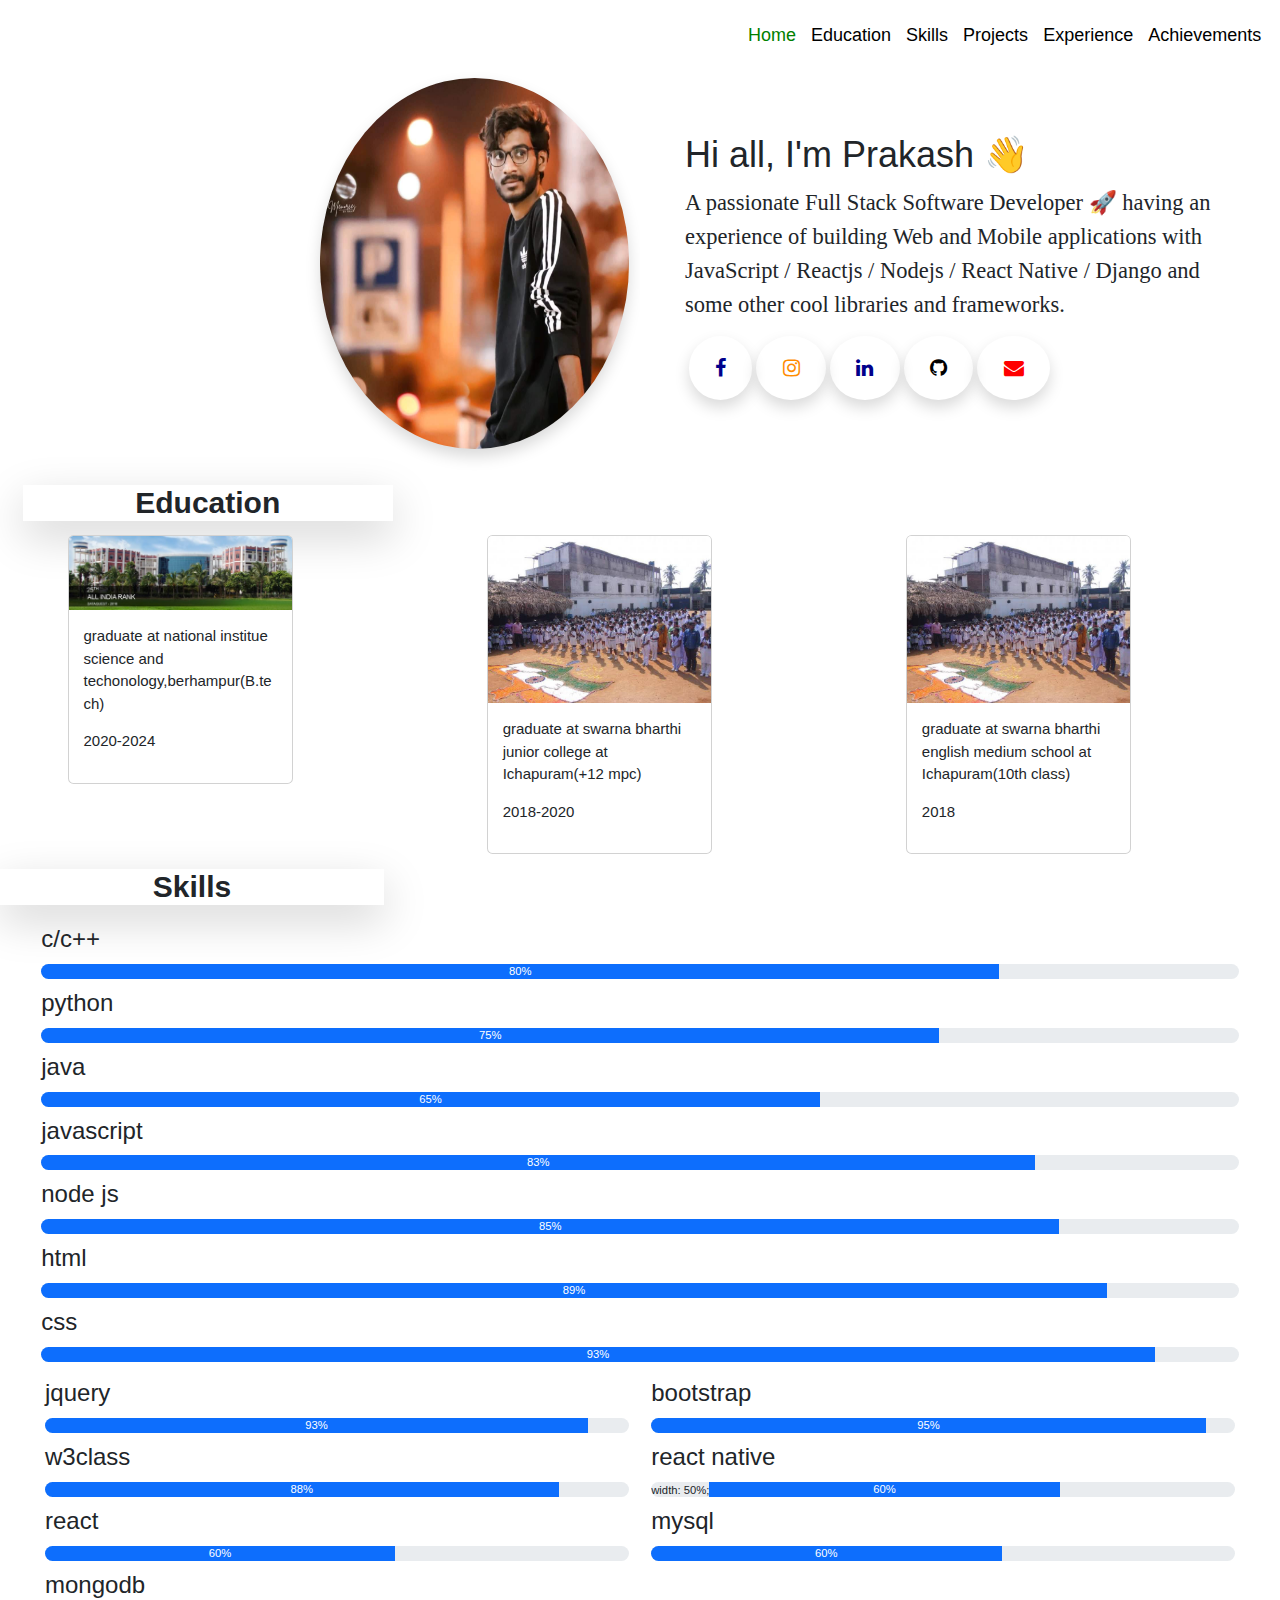
==== index.html @ 75745e0d "add" ====
<!DOCTYPE html>
<html lang="en">
<head>
    <meta charset="UTF-8">
    <meta http-equiv="X-UA-Compatible" content="IE=edge">
    <meta name="viewport" content="width=device-width, initial-scale=1.0">
    <link href="https://cdn.jsdelivr.net/npm/bootstrap@5.2.2/dist/css/bootstrap.min.css" rel="stylesheet">
    <script src="https://cdn.jsdelivr.net/npm/bootstrap@5.2.2/dist/js/bootstrap.bundle.min.js"></script>
    <script src="https://ajax.googleapis.com/ajax/libs/jquery/3.1.0/jquery.min.js"></script>
    <script src="jquery-circle-progress/dist/circle-progress.js"></script>
    <script src="index.js"></script>
    <link rel="stylesheet" href="https://www.w3schools.com/w3css/4/w3.css">
    <link rel="stylesheet" href="index.css">
    <link rel="stylesheet" href="https://cdnjs.cloudflare.com/ajax/libs/font-awesome/4.7.0/css/font-awesome.min.css">

    <title>Prakash</title>
</head>
<style>


</style>
<body>

<!--navbar-->

<nav class="navbar navbar-expand-sm">
  <div class="container-fluid ">
    <a class="navbar-brand" href="#"></a>
    <span class="navbar-toggler" type="button" data-bs-toggle="collapse" aria-expanded="false" data-bs-target="#collapsibleNavbar">
      <span class="navbar-toggler-icon"></span>
    </span>
    <div class="collapse navbar-collapse justify-content-end" id="collapsibleNavbar">

      <ul class="navbar-nav">
        <li class="navbar-item">
          <a  class="nav-link" id="ge" href="#page1">Home</a>
        </li>

        <li class="navbar-item">
          <a href="#page2" class="nav-link">Education</a>
        </li>

        <li class="navbar-item">
          <a href="#page3" class="nav-link">Skills</a>
        </li>

        <li class="navbar-item">
          <a href="#page4" class="nav-link">Projects</a>
        </li>

        <li class="navbar-item">
          <a href="#page5" class="nav-link">Experience</a>
        </li>

        <li class="navbar-item">
          <a href="#page6" class="nav-link">Achievements</a>
        </li>

      </ul>
    </div>
  </div>
</nav> 




<!--home-->
<section id="page1">
    <div class="mt-2">
     <div class="container-fluid mt-1 ">
      <div class="row">
        <div class=" col-sm-6 col-md-6 col-xl-6 col-lg-6 ">
            <img src="profile.jpeg" class="rounded-circle shadow bg-white float-end " id="imgs" alt="profile" width="50%" height="100%">
        </div>
        
        <div class="col-sm-6 col-md-6 col-xl-6 col-lg-6 bg-white" id="name">

          <h1>Hi all, I'm Prakash <span class="wave">👋</span></h1>
           <p id="handwriting">A passionate Full Stack Software Developer 🚀 having an experience of building Web and Mobile applications with JavaScript / Reactjs / Nodejs / React Native / Django and some other cool libraries and frameworks.</p>
            <div class="m-1">
              <div class="icons">
                <button class="btn shadow rounded-circle" id="icon" data-bs-toggle="tooltip" data-bs-placement="bottom" title="facebook"><a href="https://www.facebook.com/lovely.cintu.98"><i class="fa fa-lg fa-sm fa-lg fa-facebook"></i></a></button>
                <button class="btn shadow rounded-circle" id="icon" data-bs-toggle="tooltip" data-bs-placement="top" title="instagram" ><a href="https://www.instagram.com/mr__prakash_9/"><i class="fa fa-lg fa-lg fa-lg fa-instagram"></i></a></button>
                <button class="btn shadow rounded-circle" id="icon" data-bs-toggle="tooltip" data-bs-placement="bottom" title="linkedin"><a href="https://www.linkedin.com/in/surya-prakash-48967b226/"><i class="fa fa-lg fa-lg fa-lg fa-linkedin"></i></a></button>
                <button class="btn shadow rounded-circle" id="icon" data-bs-toggle="tooltip" data-bs-placement="top" title="github"><a href="https://prakashb-ai.github.io/"><i class="fa fa-lg fa-lg fa-lg fa-github"></i></a></button>     
                <button class="btn shadow rounded-circle" id="icon" data-bs-toggle="tooltip" data-bs-placement="bottom" title="gmail"><i class="fa fa-lg fa-lg fa-lg fa-envelope" aria-hidden="true"></i></button>        
              
              </div>
                
            </div>
            
          </div>
          
        </div>
      </div>
     </div>
     </section>

   

     <section id="page2">
      <div class="mt-3">
          <div class="container-fluid p-1">
            <div class="row m-2">
                <div class="Experiencen m-0">
                  <h2 class="shadow-lg text-center fw-bold" style="width: 30%;">Education</h2>
                </div>
    
                   <div class="col-sm-4 col-md-4 col-lg-4 col-xl-4">
                
                <div class="card mx-5 m-1" style="width: 15em;">
                    <img src="nist.jpeg"  alt="college" class="card-img-top">
                <div class="card-body">
                  <p>graduate at national institue science and techonology,berhampur(B.tech)
                    <p>2020-2024</p>
                  </p>
                </div>
              </div>
    
                </div>
    
                
                <div class="col-sm-4 col-md-4 col-lg-4 col-xl-4 ">
                
                    <div class="card mx-5 m-1" style="width: 15em;">
                        <img src="intermediate.jpeg"  alt="college" class="card-img-top">
                      <div class="card-body">
                        <p>graduate at swarna bharthi junior college at Ichapuram(+12 mpc)</p>
                        <p>2018-2020</p>
                      </div>
                    </div>
                </div> 
    
                <div class="col-sm-4 col-md-4 col-lg-4 col-xl-4">
                
                  <div class="card mx-5 m-1" style="width: 15em;">
                      <img src="intermediate.jpeg"  alt="college" class="card-img-top">
                    <div class="card-body">
                      <p>graduate at swarna bharthi english medium school at Ichapuram(10th class)</p>
                      <p>2018</p>
                    </div>
                  </div>
              </div>
                  </div>
                  
              </div>
          </div>
       
    </section>
    

     <!--home pages-->
   
     <section id="page3">
        <div class="container-fluid">
          <div class="row">
             <h2 class="shadow-lg text-center  fw-bold" style="width: 30%;">Skills</h2>
             <div class="col-sm-12 col-md-12 col-lg-12 col-xl-12" >

              <div class="skills m-2 px-4">
                 <h3>c/c++</h3>
                <div class="progress">
                   <div class="progress-bar bg-primary" role="progress" aria-valuemin="0" aria-valuemax="100" style="width: 80%;">80%</div>
                </div>
             
                <h3>python</h3>
                <div class="progress">
                  <div class="progress-bar" role="progress" aria-valuemin="0" aria-valuemax="100" style="width: 75%;">75%</div>
                </div>
                <h3>java</h3>
                <div class="progress">
                   <div class="progress-bar" role="progress" aria-valuemin="0" aria-valuemax="100" style="width: 65%;">65%</div>
                </div>
              
              
              <h3>javascript</h3>
              <div class="progress">
                <div class="progress-bar" role="progress" aria-valuemin="0" aria-valuemax="100" style="width: 83%;">83%</div>
                </div>

              <h3>node js</h3>
              <div class="progress">
                <div class="progress-bar" role="progress" aria-valuemin="0" aria-valuemax="100" style="width: 85%;">85%

                </div>
              </div>

              <h3>html</h3>
              <div class="progress">
                <div class="progress-bar" role="progress" aria-valuemin="0" aria-valuemax="100" style="width: 89%;">89%

                </div>

              </div>
              
              <h3>css</h3>
              <div class="progress">
                <div class="progress-bar" role="progress" aria-valuemin="0" aria-valuemax="100" style="width: 93%;">93%

                </div>

              </div>
            </div>
          </div>


<div class="container-fluid px-5">
  <div class="row">
        <div class="col-sm-6 col-md-6 col-xl-6 col-lg-6">
              <h3>jquery</h3>
          <div class="progress">
              <div class="progress-bar" role="progress" aria-valuemin="0" aria-valuemax="100" style="width: 93%;">93%

              </div>
            </div>

            <h3>w3class</h3>
            <div class="progress">
              <div class="progress-bar" role="progress" aria-valuemin="0" aria-valuemax="100" style="width: 88%;">88%

              </div>
            </div>

            <h3>react</h3>
            <div class="progress">
              <div class="progress-bar" role="progress" aria-valuemin="0" aria-valuemax="100" style="width: 60%;">60%

              </div>
            </div>
            <h3>mongodb</h3>
            <div class="progress">
              <div class="progress-bar" role="progress" aria-valuemin="0" aria-valuemax="100" style="width: 70%;">70%

              </div>
            </div>
          </div>

    <div class="col-sm-6 col-md-6 col-xl-6 col-lg-6">
          <h3>bootstrap</h3>
        <div class="progress">
            <div class="progress-bar" role="progress" aria-valuemin="0" aria-valuemax="100" style="width: 95%;">95%

         </div>
    </div>
    <h3>react native</h3>
    <div class="progress">    width: 50%;

      <div class="progress-bar" role="progress" aria-valuemin="0" aria-valuemax="100" style="width: 60%;">60%

   </div>
  </div>
    <h3>mysql</h3>
    <div class="progress">
      <div class="progress-bar" role="progress" aria-valuemin="0" aria-valuemax="100" style="width: 60%;">60%

   </div>
</div>

</section>




</body>

  
</html>
---- index.css ----
#name{
    font-size: 1em;
    font-family: sans-serif;
    padding: 3em;
}
.navbar-item{
    text-align: center;
}
.navbar-toggler{
    margin: 5px 7px;
    border-color: #fff;
}
.navbar-toggler-icon{
    border-color: #fff;
    background-color: #fff;
}

.icons{
    width: 100%;
    
}
.icons .rounded-circle{
    border-width: 1em;
}
i{
    width: 100%;    
    
}
.fa-facebook{
    color: darkblue;
}
.fa-instagram{
    color: darkorange;
}
.fa-linkedin{
    color: darkblue;
}
.fa-github{
    color: black;
}
.fa-envelope{
    color: red;
}



.nav-link{
    font-family: 'Gill Sans', 'Gill Sans MT', Calibri, 'Trebuchet MS', sans-serif;
    font-size: 1.2em;
    color: black;
    padding: 0.8em;
}
.nav-link:hover{
     background-color: lightgray;
}

#ge{
    color: green;
}   
.progress{
  border-radius: 8px;
}
#handwriting{
    font-family:'Brush Script MT', cursive;
    font-size: 1.5em;
}

.wave {
  animation-name: wave-animation;  
  animation-duration: 2.5s;       
  animation-iteration-count: infinite;  
  transform-origin: 70% 70%;       
  display: inline-block;
}

@keyframes wave-animation {
    0% { transform: rotate( 0.0deg) }
   10% { transform: rotate(14.0deg) }  
   20% { transform: rotate(-8.0deg) }
   30% { transform: rotate(14.0deg) }
   40% { transform: rotate(-4.0deg) }
   50% { transform: rotate(10.0deg) }
   60% { transform: rotate( 0.0deg) }  
  100% { transform: rotate( 0.0deg) }
}
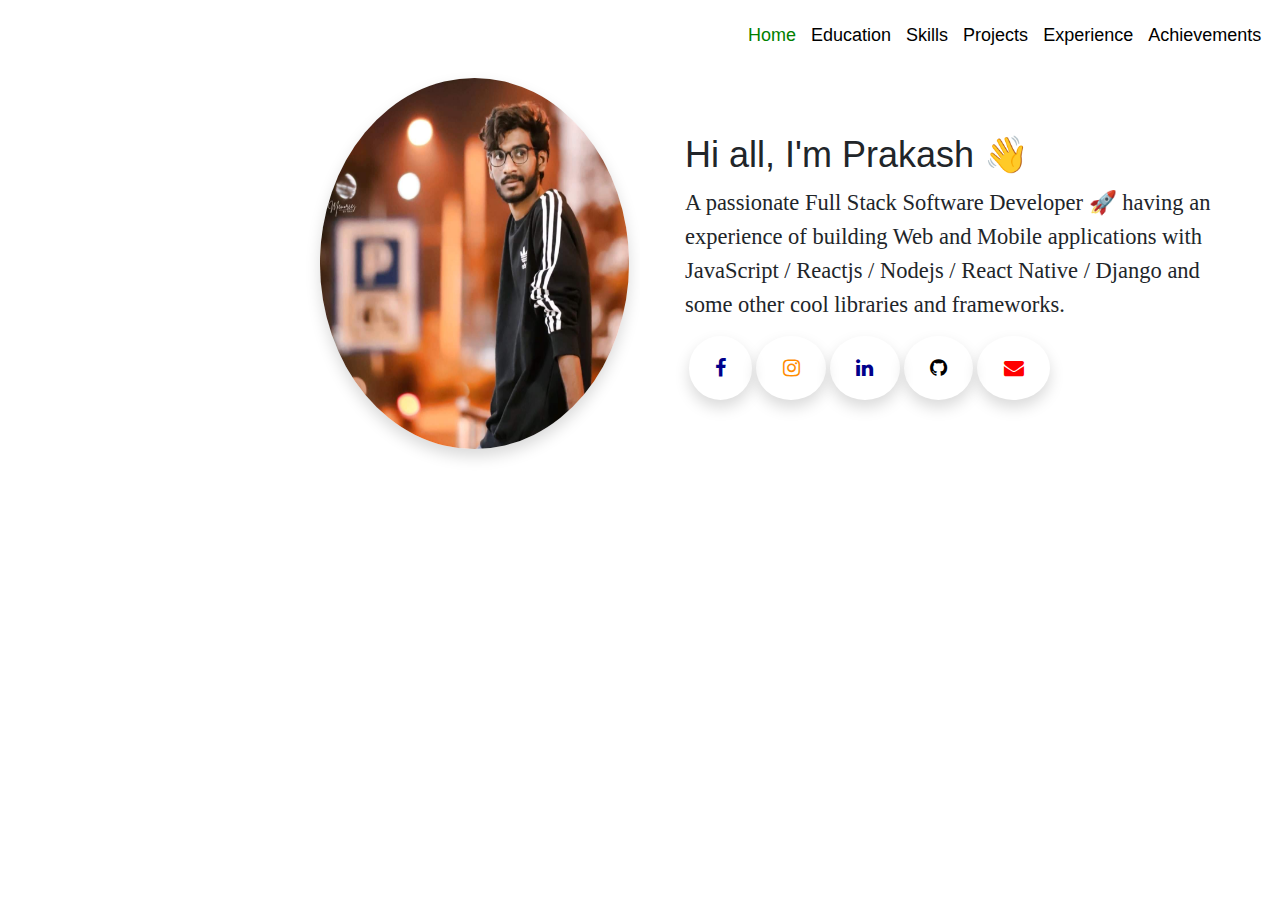
==== commit 99684b54: "add" ====
--- a/index.html
+++ b/index.html
@@ -16,6 +16,7 @@
     <title>Prakash</title>
 </head>
 <style>
+
 
 
 </style>
@@ -70,10 +71,10 @@
      <div class="container-fluid mt-1 ">
       <div class="row">
         <div class=" col-sm-6 col-md-6 col-xl-6 col-lg-6 ">
-            <img src="profile.jpeg" class="rounded-circle shadow bg-white float-end " id="imgs" alt="profile" width="50%" height="100%">
+            <img src="profile.jpeg" class="rounded-circle shadow bg-white float-end  w3-animate-left" id="imgs" alt="profile" width="50%" height="100%">
         </div>
         
-        <div class="col-sm-6 col-md-6 col-xl-6 col-lg-6 bg-white" id="name">
+        <div class="col-sm-6 col-md-6 col-xl-6 col-lg-6 bg-white w3-animate-right" id="name">
 
           <h1>Hi all, I'm Prakash <span class="wave">👋</span></h1>
            <p id="handwriting">A passionate Full Stack Software Developer 🚀 having an experience of building Web and Mobile applications with JavaScript / Reactjs / Nodejs / React Native / Django and some other cool libraries and frameworks.</p>
@@ -98,168 +99,7 @@
 
    
 
-     <section id="page2">
-      <div class="mt-3">
-          <div class="container-fluid p-1">
-            <div class="row m-2">
-                <div class="Experiencen m-0">
-                  <h2 class="shadow-lg text-center fw-bold" style="width: 30%;">Education</h2>
-                </div>
-    
-                   <div class="col-sm-4 col-md-4 col-lg-4 col-xl-4">
-                
-                <div class="card mx-5 m-1" style="width: 15em;">
-                    <img src="nist.jpeg"  alt="college" class="card-img-top">
-                <div class="card-body">
-                  <p>graduate at national institue science and techonology,berhampur(B.tech)
-                    <p>2020-2024</p>
-                  </p>
-                </div>
-              </div>
-    
-                </div>
-    
-                
-                <div class="col-sm-4 col-md-4 col-lg-4 col-xl-4 ">
-                
-                    <div class="card mx-5 m-1" style="width: 15em;">
-                        <img src="intermediate.jpeg"  alt="college" class="card-img-top">
-                      <div class="card-body">
-                        <p>graduate at swarna bharthi junior college at Ichapuram(+12 mpc)</p>
-                        <p>2018-2020</p>
-                      </div>
-                    </div>
-                </div> 
-    
-                <div class="col-sm-4 col-md-4 col-lg-4 col-xl-4">
-                
-                  <div class="card mx-5 m-1" style="width: 15em;">
-                      <img src="intermediate.jpeg"  alt="college" class="card-img-top">
-                    <div class="card-body">
-                      <p>graduate at swarna bharthi english medium school at Ichapuram(10th class)</p>
-                      <p>2018</p>
-                    </div>
-                  </div>
-              </div>
-                  </div>
-                  
-              </div>
-          </div>
-       
-    </section>
-    
-
-     <!--home pages-->
    
-     <section id="page3">
-        <div class="container-fluid">
-          <div class="row">
-             <h2 class="shadow-lg text-center  fw-bold" style="width: 30%;">Skills</h2>
-             <div class="col-sm-12 col-md-12 col-lg-12 col-xl-12" >
-
-              <div class="skills m-2 px-4">
-                 <h3>c/c++</h3>
-                <div class="progress">
-                   <div class="progress-bar bg-primary" role="progress" aria-valuemin="0" aria-valuemax="100" style="width: 80%;">80%</div>
-                </div>
-             
-                <h3>python</h3>
-                <div class="progress">
-                  <div class="progress-bar" role="progress" aria-valuemin="0" aria-valuemax="100" style="width: 75%;">75%</div>
-                </div>
-                <h3>java</h3>
-                <div class="progress">
-                   <div class="progress-bar" role="progress" aria-valuemin="0" aria-valuemax="100" style="width: 65%;">65%</div>
-                </div>
-              
-              
-              <h3>javascript</h3>
-              <div class="progress">
-                <div class="progress-bar" role="progress" aria-valuemin="0" aria-valuemax="100" style="width: 83%;">83%</div>
-                </div>
-
-              <h3>node js</h3>
-              <div class="progress">
-                <div class="progress-bar" role="progress" aria-valuemin="0" aria-valuemax="100" style="width: 85%;">85%
-
-                </div>
-              </div>
-
-              <h3>html</h3>
-              <div class="progress">
-                <div class="progress-bar" role="progress" aria-valuemin="0" aria-valuemax="100" style="width: 89%;">89%
-
-                </div>
-
-              </div>
-              
-              <h3>css</h3>
-              <div class="progress">
-                <div class="progress-bar" role="progress" aria-valuemin="0" aria-valuemax="100" style="width: 93%;">93%
-
-                </div>
-
-              </div>
-            </div>
-          </div>
-
-
-<div class="container-fluid px-5">
-  <div class="row">
-        <div class="col-sm-6 col-md-6 col-xl-6 col-lg-6">
-              <h3>jquery</h3>
-          <div class="progress">
-              <div class="progress-bar" role="progress" aria-valuemin="0" aria-valuemax="100" style="width: 93%;">93%
-
-              </div>
-            </div>
-
-            <h3>w3class</h3>
-            <div class="progress">
-              <div class="progress-bar" role="progress" aria-valuemin="0" aria-valuemax="100" style="width: 88%;">88%
-
-              </div>
-            </div>
-
-            <h3>react</h3>
-            <div class="progress">
-              <div class="progress-bar" role="progress" aria-valuemin="0" aria-valuemax="100" style="width: 60%;">60%
-
-              </div>
-            </div>
-            <h3>mongodb</h3>
-            <div class="progress">
-              <div class="progress-bar" role="progress" aria-valuemin="0" aria-valuemax="100" style="width: 70%;">70%
-
-              </div>
-            </div>
-          </div>
-
-    <div class="col-sm-6 col-md-6 col-xl-6 col-lg-6">
-          <h3>bootstrap</h3>
-        <div class="progress">
-            <div class="progress-bar" role="progress" aria-valuemin="0" aria-valuemax="100" style="width: 95%;">95%
-
-         </div>
-    </div>
-    <h3>react native</h3>
-    <div class="progress">    width: 50%;
-
-      <div class="progress-bar" role="progress" aria-valuemin="0" aria-valuemax="100" style="width: 60%;">60%
-
-   </div>
-  </div>
-    <h3>mysql</h3>
-    <div class="progress">
-      <div class="progress-bar" role="progress" aria-valuemin="0" aria-valuemax="100" style="width: 60%;">60%
-
-   </div>
-</div>
-
-</section>
-
-
-
 
 </body>
 
--- a/index.css
+++ b/index.css
@@ -1,4 +1,3 @@
-
 
 #name{
     font-size: 1em;
@@ -90,3 +89,6 @@
 
 
 
+
+
+
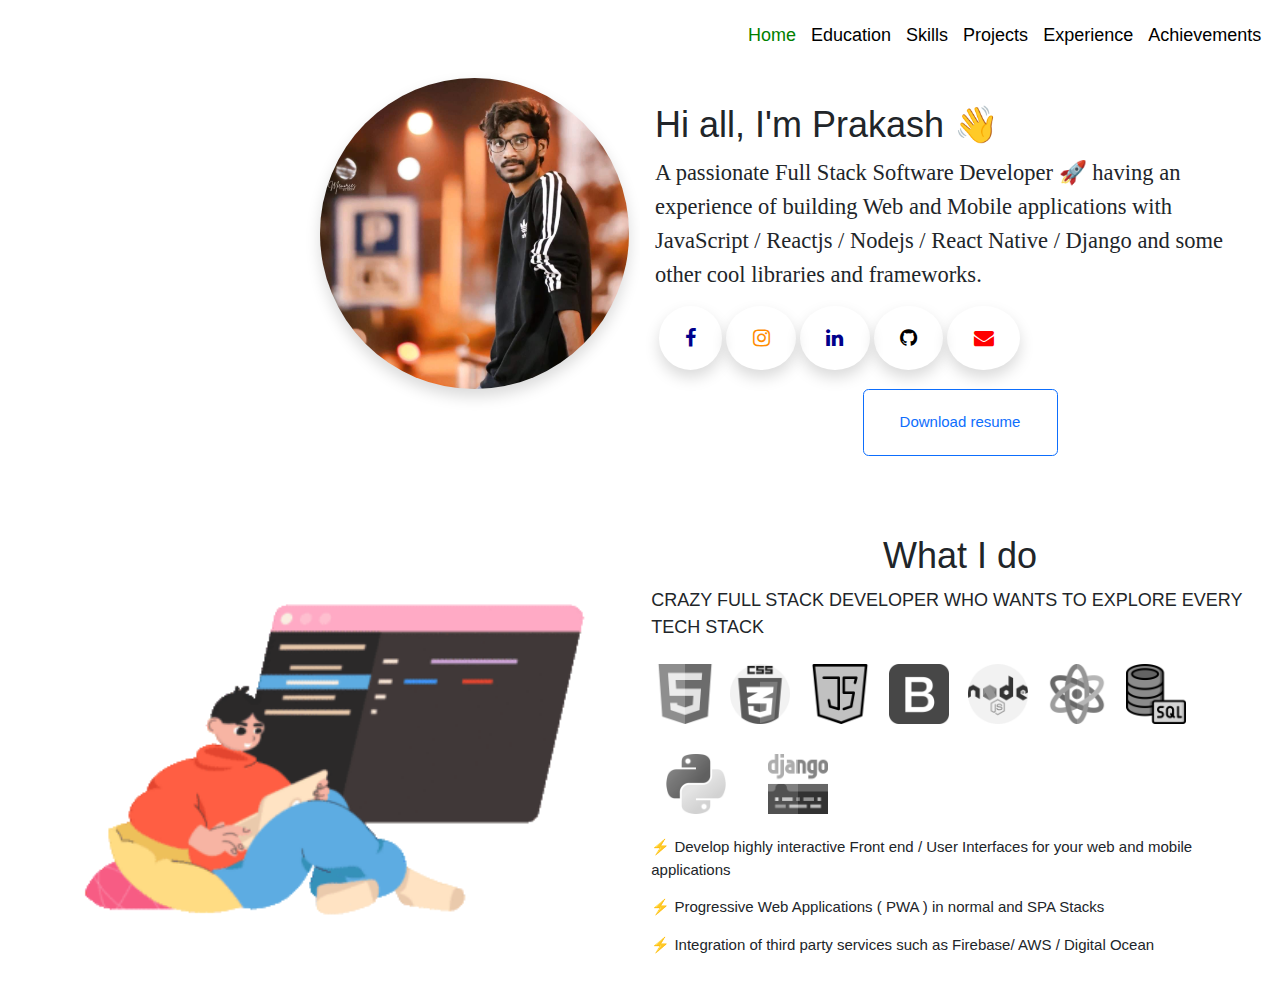
==== commit ac82555e: "add" ====
--- a/index.html
+++ b/index.html
@@ -16,9 +16,207 @@
     <title>Prakash</title>
 </head>
 <style>
-
-
-
+#name{
+    font-size: 1em;
+    font-family: sans-serif;
+    padding: 1em;
+}
+.navbar-item{
+    text-align: center;
+}
+.navbar-toggler{
+    margin: 5px 7px;
+    border-color: #fff;
+}
+.navbar-toggler-icon{
+    border-color: #fff;
+    background-color: #fff;
+}
+
+.icons{
+    width: 100%;
+    
+}
+.icons .rounded-circle{
+    border-width: 1em;
+}
+i{
+    width: 100%;    
+    
+}
+.fa-facebook{
+    color: darkblue;
+}
+.fa-instagram{
+    color: darkorange;
+}
+.fa-linkedin{
+    color: darkblue;
+}
+.fa-github{
+    color: black;
+}
+.fa-envelope{
+    color: red;
+}
+
+
+
+.nav-link{
+    font-family: 'Gill Sans', 'Gill Sans MT', Calibri, 'Trebuchet MS', sans-serif;
+    font-size: 1.2em;
+    color: black;
+    padding: 0.8em;
+}
+.nav-link:hover{
+     background-color: lightgray;
+}
+
+#ge{
+    color: green;
+}   
+.progress{
+  border-radius: 8px;
+}
+#handwriting{
+    font-family:'Brush Script MT', cursive;
+    font-size: 1.5em;
+}
+
+.wave {
+  animation-name: wave-animation;  
+  animation-duration: 2.5s;       
+  animation-iteration-count: infinite;  
+  transform-origin: 70% 70%;       
+  display: inline-block;
+}
+
+@keyframes wave-animation {
+    0% { transform: rotate( 0.0deg) }
+   10% { transform: rotate(14.0deg) }  
+   20% { transform: rotate(-8.0deg) }
+   30% { transform: rotate(14.0deg) }
+   40% { transform: rotate(-4.0deg) }
+   50% { transform: rotate(10.0deg) }
+   60% { transform: rotate( 0.0deg) }  
+  100% { transform: rotate( 0.0deg) }
+}
+
+#work_hand_styles{
+  font-size: 1.2em;
+  font-family:'Franklin Gothic Medium', 'Arial Narrow', Arial, sans-serif
+}
+
+
+.images #html{
+  
+  -webkit-filter: grayscale(100%); /* Safari 6.0 - 9.0 */
+  filter: grayscale(100%);
+
+}
+
+.images #html:hover{
+    -webkit-filter: grayscale(0%);
+    filter: grayscale(0%);
+}
+
+.images #css{
+  
+  -webkit-filter: grayscale(100%); /* Safari 6.0 - 9.0 */
+  filter: grayscale(100%);
+
+}
+
+.images #css:hover{
+    -webkit-filter: grayscale(0%);
+    filter: grayscale(0%);
+}
+.images #JavaScript{
+  
+  -webkit-filter: grayscale(100%); /* Safari 6.0 - 9.0 */
+  filter: grayscale(100%);
+
+}
+
+.images #JavaScript:hover{
+    -webkit-filter: grayscale(0%);
+    filter: grayscale(0%);
+}
+
+.images #bootstrap{
+  
+  -webkit-filter: grayscale(100%); /* Safari 6.0 - 9.0 */
+  filter: grayscale(100%);
+
+}
+
+.images #bootstrap:hover{
+    -webkit-filter: grayscale(0%);
+    filter: grayscale(0%);
+}
+
+.images #nodejs{
+  
+  -webkit-filter: grayscale(100%); /* Safari 6.0 - 9.0 */
+  filter: grayscale(100%);
+
+}
+
+.images #nodejs:hover{
+    -webkit-filter: grayscale(0%);
+    filter: grayscale(0%);
+}
+
+.images #react{
+  
+  -webkit-filter: grayscale(100%); /* Safari 6.0 - 9.0 */
+  filter: grayscale(100%);
+
+}
+
+.images #react:hover{
+    -webkit-filter: grayscale(0%);
+    filter: grayscale(0%);
+}
+
+.images #database{
+  
+  -webkit-filter: grayscale(100%); /* Safari 6.0 - 9.0 */
+  filter: grayscale(100%);
+
+}
+
+.images #database:hover{
+    -webkit-filter: grayscale(0%);
+    filter: grayscale(0%);
+}
+
+.images #python{
+  
+  -webkit-filter: grayscale(100%); /* Safari 6.0 - 9.0 */
+  filter: grayscale(100%);
+
+}
+
+.images #python:hover{
+    -webkit-filter: grayscale(0%);
+    filter: grayscale(0%);
+}
+.images #django{
+  
+  -webkit-filter: grayscale(100%); /* Safari 6.0 - 9.0 */
+  filter: grayscale(100%);
+
+}
+
+.images #django:hover{
+    -webkit-filter: grayscale(0%);
+    filter: grayscale(0%);
+}
+
+#lighting{
+  width: 1.5em;
+}
 </style>
 <body>
 
@@ -71,7 +269,7 @@
      <div class="container-fluid mt-1 ">
       <div class="row">
         <div class=" col-sm-6 col-md-6 col-xl-6 col-lg-6 ">
-            <img src="profile.jpeg" class="rounded-circle shadow bg-white float-end  w3-animate-left" id="imgs" alt="profile" width="50%" height="100%">
+            <img src="/images/profile.jpeg" class="rounded-circle shadow bg-white float-end  w3-animate-left" id="imgs" alt="profile" width="50%" height="100%">
         </div>
         
         <div class="col-sm-6 col-md-6 col-xl-6 col-lg-6 bg-white w3-animate-right" id="name">
@@ -81,10 +279,10 @@
             <div class="m-1">
               <div class="icons">
                 <button class="btn shadow rounded-circle" id="icon" data-bs-toggle="tooltip" data-bs-placement="bottom" title="facebook"><a href="https://www.facebook.com/lovely.cintu.98"><i class="fa fa-lg fa-sm fa-lg fa-facebook"></i></a></button>
-                <button class="btn shadow rounded-circle" id="icon" data-bs-toggle="tooltip" data-bs-placement="top" title="instagram" ><a href="https://www.instagram.com/mr__prakash_9/"><i class="fa fa-lg fa-lg fa-lg fa-instagram"></i></a></button>
-                <button class="btn shadow rounded-circle" id="icon" data-bs-toggle="tooltip" data-bs-placement="bottom" title="linkedin"><a href="https://www.linkedin.com/in/surya-prakash-48967b226/"><i class="fa fa-lg fa-lg fa-lg fa-linkedin"></i></a></button>
-                <button class="btn shadow rounded-circle" id="icon" data-bs-toggle="tooltip" data-bs-placement="top" title="github"><a href="https://prakashb-ai.github.io/"><i class="fa fa-lg fa-lg fa-lg fa-github"></i></a></button>     
-                <button class="btn shadow rounded-circle" id="icon" data-bs-toggle="tooltip" data-bs-placement="bottom" title="gmail"><i class="fa fa-lg fa-lg fa-lg fa-envelope" aria-hidden="true"></i></button>        
+                <button class="btn shadow rounded-circle"  data-bs-toggle="tooltip" data-bs-placement="top" title="instagram" ><a href="https://www.instagram.com/mr__prakash_9/"><i class="fa fa-lg fa-lg fa-lg fa-instagram"></i></a></button>
+                <button class="btn shadow rounded-circle"  data-bs-toggle="tooltip" data-bs-placement="bottom" title="linkedin"><a href="https://www.linkedin.com/in/surya-prakash-48967b226/"><i class="fa fa-lg fa-lg fa-lg fa-linkedin"></i></a></button>
+                <button class="btn shadow rounded-circle"  data-bs-toggle="tooltip" data-bs-placement="top" title="github"><a href="https://prakashb-ai.github.io/"><i class="fa fa-lg fa-lg fa-lg fa-github"></i></a></button>     
+                <button class="btn shadow rounded-circle"  data-bs-toggle="tooltip" data-bs-placement="bottom" title="gmail"><i class="fa fa-lg fa-lg fa-lg fa-envelope" aria-hidden="true"></i></button>        
               
               </div>
                 
@@ -97,10 +295,58 @@
      </div>
      </section>
 
-   
-
-   
-
+   <!--resume-->
+     <section id="resume">
+      <div class="container-fluid">
+        <div class="row">
+          <div class="col-sm-6 col-md-6 col-lg-6 col-xl-6 ">
+          </div>
+
+          <div class="col-sm-6 col-md-6 col-lg-6 col-xl-6">
+           <center> <button class="btn btn-outline-primary w3-animate-zoom  p-1 " style=" text-align: center; width: 13em; height: 4.5em;" onclick="window.open('prakash.pdf')">
+            Download resume
+            </button></center>
+          </div>
+        </div>
+      </div>
+     </section>
+
+     <!--what i do work-->
+    <br>
+     <section id="work">
+      <div class="mt-5">
+          <div class="container-fluid">
+            <div class="row">
+              <div class="col-sm-6 col-md-6 col-lg-6 col-xl-6"class="center" >
+                <img src="/images/working_laptop1.gif"  alt="laptop image" style="width: 100%; height: 100%;">
+              </div>
+
+              <div class="col-sm-6 col-md-6 col-lg-6 col-xl-6">
+                <h1 style="text-align: center;">What I do</h1>
+                <p id="work_hand_styles">CRAZY FULL STACK DEVELOPER WHO WANTS TO EXPLORE EVERY TECH STACK</p>
+                <div class="images">
+                <img src="images/html.png" id="html" class="m-1 mx-1 "style="width: 4; height: 4em;"></img>
+                <img src="images/css.png" id="css" class="m-2 mx-2" style="width: 4em; height: 4em;"></img>
+                <img src="images/java-script.png" id="JavaScript" class="m-2 mx-2" style="width:4em; height: 4em;"></img>
+                <img src="images/bootstrap.png" id="bootstrap" class="m-1 mx-2" style="width:4em; height: 4em;"></img>
+                <img src="images/nodejs.png" id="nodejs" class="m-1 mx-2" style="width:4em; height: 4em;"></img>
+                <img src="images/react.png" id="react" class="m-1 mx-2" style="width:4em; height: 4em;"></img>
+                <img src="images/database.png" id="database" class="m-1 mx-2" style="width:4em; height: 4em;"></img>
+                <img src="images/python.png" id="python" class="m-1 mx-3" style="width:4em; height: 4em;"></img>
+                <img src="images/django.png" id="django"class="m-4" style="width:4em; height: 4em;"></img>
+
+                <p><span id="lighting">⚡</span>  Develop highly interactive Front end / User Interfaces for your web and mobile applications</p>
+                <p><span id="lighting">⚡</span> Progressive Web Applications ( PWA ) in normal and SPA Stacks</p>
+                <p><span id="lighting">⚡</span> Integration of third party services such as Firebase/ AWS / Digital Ocean</p>
+              </div>
+            </div>
+          </div>
+            </div>
+          </div>
+        </div>
+     </section>
+
+     
 </body>
 
   
--- a/index.css
+++ b/index.css
@@ -1,4 +1,3 @@
-
 #name{
     font-size: 1em;
     font-family: sans-serif;
@@ -92,3 +91,5 @@
 
 
 
+
+
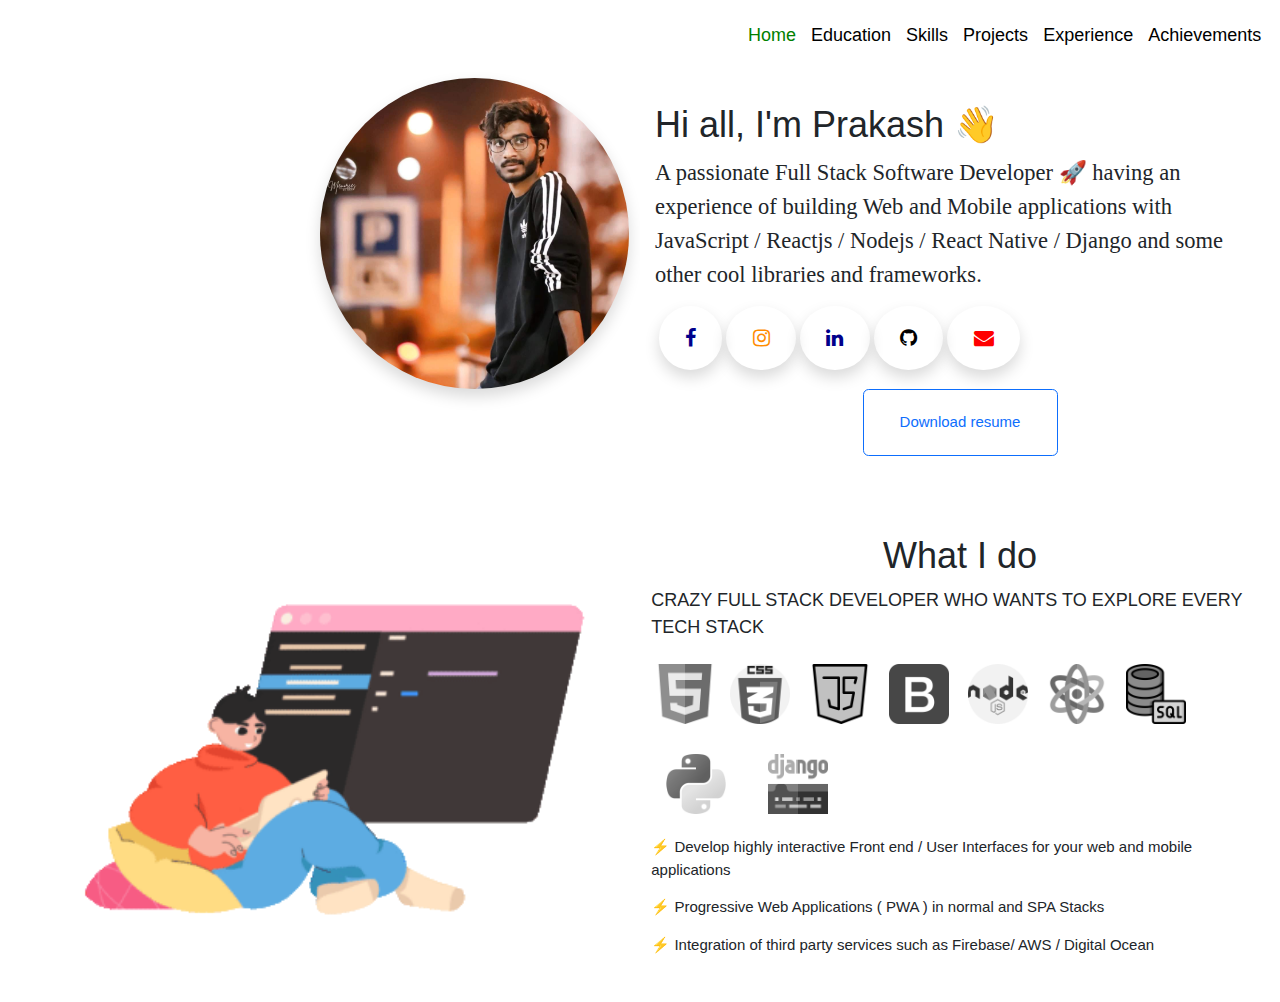
==== commit f320529e: "add" ====
--- a/index.html
+++ b/index.html
@@ -62,6 +62,7 @@
 
 
 
+
 .nav-link{
     font-family: 'Gill Sans', 'Gill Sans MT', Calibri, 'Trebuchet MS', sans-serif;
     font-size: 1.2em;
@@ -303,7 +304,7 @@
           </div>
 
           <div class="col-sm-6 col-md-6 col-lg-6 col-xl-6">
-           <center> <button class="btn btn-outline-primary w3-animate-zoom  p-1 " style=" text-align: center; width: 13em; height: 4.5em;" onclick="window.open('prakash.pdf')">
+           <center> <button class="btn btn-outline-primary w3-animate-zoom  p-1 " style=" text-align: center; width: 13em; height: 4.5em;" onclick="window.open('Bsuryaprakash_Resume.pdf')">
             Download resume
             </button></center>
           </div>
@@ -313,12 +314,12 @@
 
      <!--what i do work-->
     <br>
-     <section id="work">
+     <section id="page5">
       <div class="mt-5">
           <div class="container-fluid">
             <div class="row">
-              <div class="col-sm-6 col-md-6 col-lg-6 col-xl-6"class="center" >
-                <img src="/images/working_laptop1.gif"  alt="laptop image" style="width: 100%; height: 100%;">
+              <div class="col-sm-6 col-md-6 col-lg-6 col-xl-6">
+                <img src="/images/working_laptop1.gif" class="w3-animate-left center"  alt="laptop image" style="width: 100%; height: 100%;">
               </div>
 
               <div class="col-sm-6 col-md-6 col-lg-6 col-xl-6">
@@ -346,7 +347,16 @@
         </div>
      </section>
 
-     
+    <!--skills-->
+    <div class="mt-3">
+      <div class="container-fluid">
+        <div class="row">
+          
+          </div>
+        </div>
+      </div>
+    </div>
+
 </body>
 
   
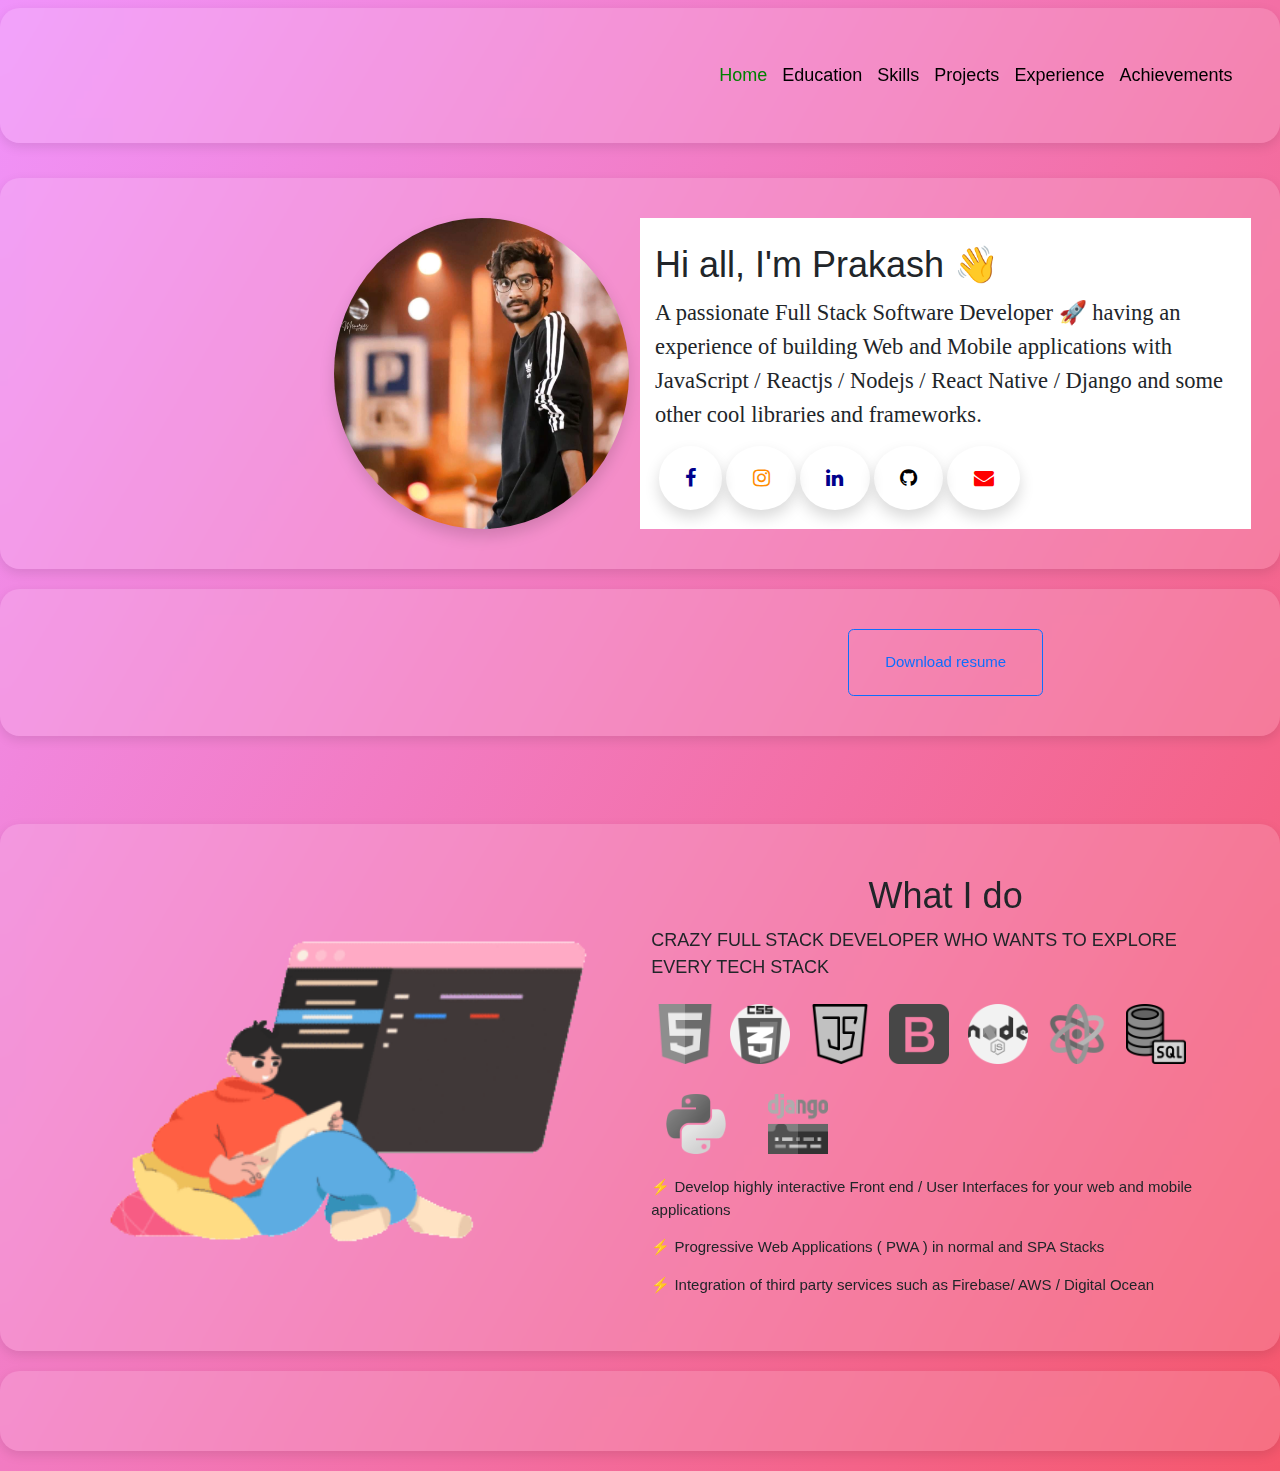
==== commit da283e26: "add" ====
--- a/index.html
+++ b/index.html
@@ -16,6 +16,10 @@
     <title>Prakash</title>
 </head>
 <style>
+  body{
+ 
+    background: linear-gradient(120deg, #f093fb 0%, #f5576c 100%);
+  }
 #name{
     font-size: 1em;
     font-family: sans-serif;
@@ -218,6 +222,18 @@
 #lighting{
   width: 1.5em;
 }
+.container-fluid {
+  background: rgba(255, 255, 255, 0.15);
+    backdrop-filter: blur(10px);
+    border-radius: 20px;
+    padding: 40px;
+    margin-bottom: 20px;
+    box-shadow: 0 4px 12px rgba(0, 0, 0, 0.1);
+    transition: transform 0.3s;
+}
+
+
+
 </style>
 <body>
 
@@ -267,7 +283,7 @@
 <!--home-->
 <section id="page1">
     <div class="mt-2">
-     <div class="container-fluid mt-1 ">
+     <div class="container-fluid  mt-1 ">
       <div class="row">
         <div class=" col-sm-6 col-md-6 col-xl-6 col-lg-6 ">
             <img src="/images/profile.jpeg" class="rounded-circle shadow bg-white float-end  w3-animate-left" id="imgs" alt="profile" width="50%" height="100%">
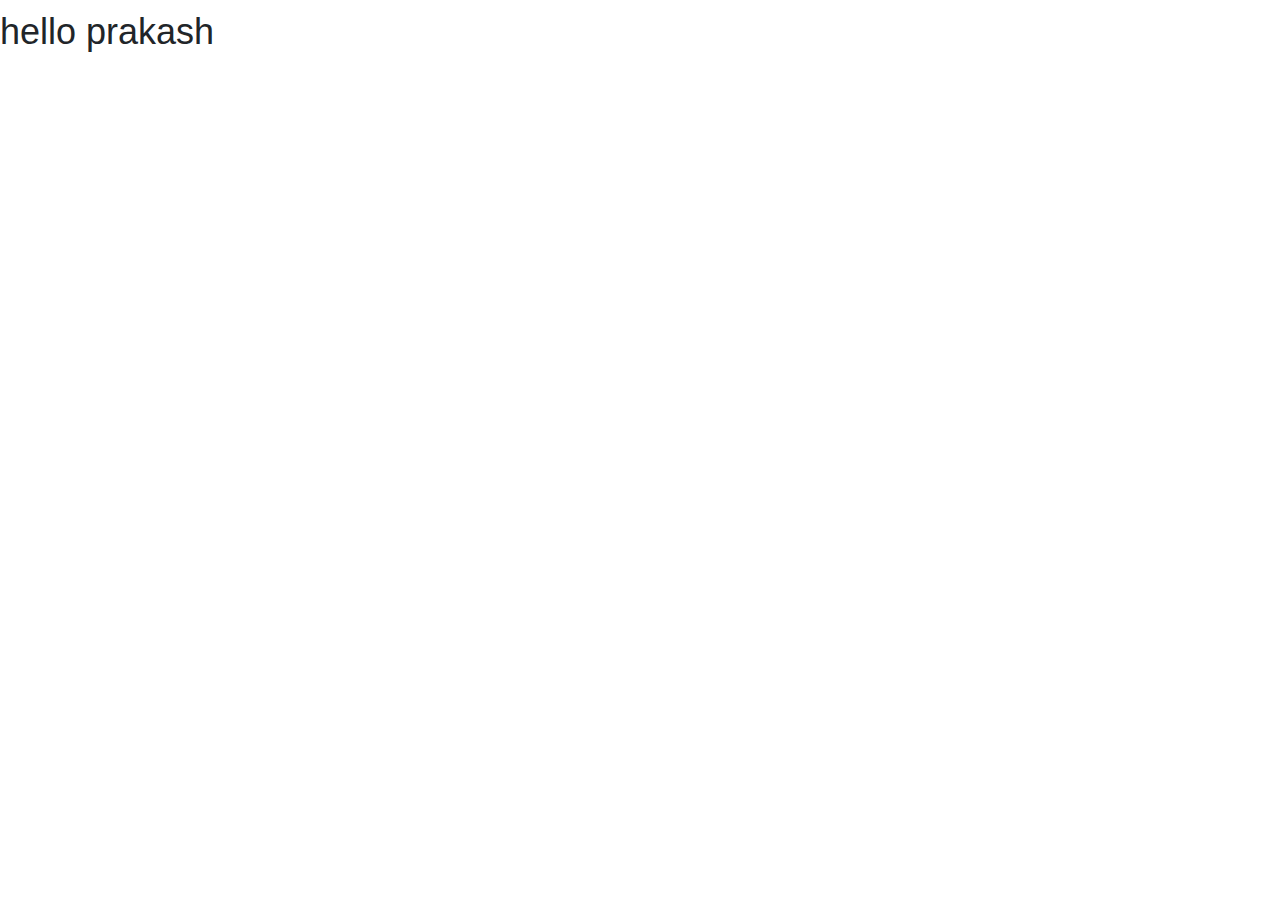
==== commit 851928c9: "add" ====
--- a/index.html
+++ b/index.html
@@ -16,362 +16,11 @@
     <title>Prakash</title>
 </head>
 <style>
-  body{
- 
-    background: linear-gradient(120deg, #f093fb 0%, #f5576c 100%);
-  }
-#name{
-    font-size: 1em;
-    font-family: sans-serif;
-    padding: 1em;
-}
-.navbar-item{
-    text-align: center;
-}
-.navbar-toggler{
-    margin: 5px 7px;
-    border-color: #fff;
-}
-.navbar-toggler-icon{
-    border-color: #fff;
-    background-color: #fff;
-}
-
-.icons{
-    width: 100%;
-    
-}
-.icons .rounded-circle{
-    border-width: 1em;
-}
-i{
-    width: 100%;    
-    
-}
-.fa-facebook{
-    color: darkblue;
-}
-.fa-instagram{
-    color: darkorange;
-}
-.fa-linkedin{
-    color: darkblue;
-}
-.fa-github{
-    color: black;
-}
-.fa-envelope{
-    color: red;
-}
-
-
-
-
-.nav-link{
-    font-family: 'Gill Sans', 'Gill Sans MT', Calibri, 'Trebuchet MS', sans-serif;
-    font-size: 1.2em;
-    color: black;
-    padding: 0.8em;
-}
-.nav-link:hover{
-     background-color: lightgray;
-}
-
-#ge{
-    color: green;
-}   
-.progress{
-  border-radius: 8px;
-}
-#handwriting{
-    font-family:'Brush Script MT', cursive;
-    font-size: 1.5em;
-}
-
-.wave {
-  animation-name: wave-animation;  
-  animation-duration: 2.5s;       
-  animation-iteration-count: infinite;  
-  transform-origin: 70% 70%;       
-  display: inline-block;
-}
-
-@keyframes wave-animation {
-    0% { transform: rotate( 0.0deg) }
-   10% { transform: rotate(14.0deg) }  
-   20% { transform: rotate(-8.0deg) }
-   30% { transform: rotate(14.0deg) }
-   40% { transform: rotate(-4.0deg) }
-   50% { transform: rotate(10.0deg) }
-   60% { transform: rotate( 0.0deg) }  
-  100% { transform: rotate( 0.0deg) }
-}
-
-#work_hand_styles{
-  font-size: 1.2em;
-  font-family:'Franklin Gothic Medium', 'Arial Narrow', Arial, sans-serif
-}
-
-
-.images #html{
   
-  -webkit-filter: grayscale(100%); /* Safari 6.0 - 9.0 */
-  filter: grayscale(100%);
-
-}
-
-.images #html:hover{
-    -webkit-filter: grayscale(0%);
-    filter: grayscale(0%);
-}
-
-.images #css{
-  
-  -webkit-filter: grayscale(100%); /* Safari 6.0 - 9.0 */
-  filter: grayscale(100%);
-
-}
-
-.images #css:hover{
-    -webkit-filter: grayscale(0%);
-    filter: grayscale(0%);
-}
-.images #JavaScript{
-  
-  -webkit-filter: grayscale(100%); /* Safari 6.0 - 9.0 */
-  filter: grayscale(100%);
-
-}
-
-.images #JavaScript:hover{
-    -webkit-filter: grayscale(0%);
-    filter: grayscale(0%);
-}
-
-.images #bootstrap{
-  
-  -webkit-filter: grayscale(100%); /* Safari 6.0 - 9.0 */
-  filter: grayscale(100%);
-
-}
-
-.images #bootstrap:hover{
-    -webkit-filter: grayscale(0%);
-    filter: grayscale(0%);
-}
-
-.images #nodejs{
-  
-  -webkit-filter: grayscale(100%); /* Safari 6.0 - 9.0 */
-  filter: grayscale(100%);
-
-}
-
-.images #nodejs:hover{
-    -webkit-filter: grayscale(0%);
-    filter: grayscale(0%);
-}
-
-.images #react{
-  
-  -webkit-filter: grayscale(100%); /* Safari 6.0 - 9.0 */
-  filter: grayscale(100%);
-
-}
-
-.images #react:hover{
-    -webkit-filter: grayscale(0%);
-    filter: grayscale(0%);
-}
-
-.images #database{
-  
-  -webkit-filter: grayscale(100%); /* Safari 6.0 - 9.0 */
-  filter: grayscale(100%);
-
-}
-
-.images #database:hover{
-    -webkit-filter: grayscale(0%);
-    filter: grayscale(0%);
-}
-
-.images #python{
-  
-  -webkit-filter: grayscale(100%); /* Safari 6.0 - 9.0 */
-  filter: grayscale(100%);
-
-}
-
-.images #python:hover{
-    -webkit-filter: grayscale(0%);
-    filter: grayscale(0%);
-}
-.images #django{
-  
-  -webkit-filter: grayscale(100%); /* Safari 6.0 - 9.0 */
-  filter: grayscale(100%);
-
-}
-
-.images #django:hover{
-    -webkit-filter: grayscale(0%);
-    filter: grayscale(0%);
-}
-
-#lighting{
-  width: 1.5em;
-}
-.container-fluid {
-  background: rgba(255, 255, 255, 0.15);
-    backdrop-filter: blur(10px);
-    border-radius: 20px;
-    padding: 40px;
-    margin-bottom: 20px;
-    box-shadow: 0 4px 12px rgba(0, 0, 0, 0.1);
-    transition: transform 0.3s;
-}
-
-
 
 </style>
 <body>
-
-<!--navbar-->
-
-<nav class="navbar navbar-expand-sm">
-  <div class="container-fluid ">
-    <a class="navbar-brand" href="#"></a>
-    <span class="navbar-toggler" type="button" data-bs-toggle="collapse" aria-expanded="false" data-bs-target="#collapsibleNavbar">
-      <span class="navbar-toggler-icon"></span>
-    </span>
-    <div class="collapse navbar-collapse justify-content-end" id="collapsibleNavbar">
-
-      <ul class="navbar-nav">
-        <li class="navbar-item">
-          <a  class="nav-link" id="ge" href="#page1">Home</a>
-        </li>
-
-        <li class="navbar-item">
-          <a href="#page2" class="nav-link">Education</a>
-        </li>
-
-        <li class="navbar-item">
-          <a href="#page3" class="nav-link">Skills</a>
-        </li>
-
-        <li class="navbar-item">
-          <a href="#page4" class="nav-link">Projects</a>
-        </li>
-
-        <li class="navbar-item">
-          <a href="#page5" class="nav-link">Experience</a>
-        </li>
-
-        <li class="navbar-item">
-          <a href="#page6" class="nav-link">Achievements</a>
-        </li>
-
-      </ul>
-    </div>
-  </div>
-</nav> 
-
-
-
-
-<!--home-->
-<section id="page1">
-    <div class="mt-2">
-     <div class="container-fluid  mt-1 ">
-      <div class="row">
-        <div class=" col-sm-6 col-md-6 col-xl-6 col-lg-6 ">
-            <img src="/images/profile.jpeg" class="rounded-circle shadow bg-white float-end  w3-animate-left" id="imgs" alt="profile" width="50%" height="100%">
-        </div>
-        
-        <div class="col-sm-6 col-md-6 col-xl-6 col-lg-6 bg-white w3-animate-right" id="name">
-
-          <h1>Hi all, I'm Prakash <span class="wave">👋</span></h1>
-           <p id="handwriting">A passionate Full Stack Software Developer 🚀 having an experience of building Web and Mobile applications with JavaScript / Reactjs / Nodejs / React Native / Django and some other cool libraries and frameworks.</p>
-            <div class="m-1">
-              <div class="icons">
-                <button class="btn shadow rounded-circle" id="icon" data-bs-toggle="tooltip" data-bs-placement="bottom" title="facebook"><a href="https://www.facebook.com/lovely.cintu.98"><i class="fa fa-lg fa-sm fa-lg fa-facebook"></i></a></button>
-                <button class="btn shadow rounded-circle"  data-bs-toggle="tooltip" data-bs-placement="top" title="instagram" ><a href="https://www.instagram.com/mr__prakash_9/"><i class="fa fa-lg fa-lg fa-lg fa-instagram"></i></a></button>
-                <button class="btn shadow rounded-circle"  data-bs-toggle="tooltip" data-bs-placement="bottom" title="linkedin"><a href="https://www.linkedin.com/in/surya-prakash-48967b226/"><i class="fa fa-lg fa-lg fa-lg fa-linkedin"></i></a></button>
-                <button class="btn shadow rounded-circle"  data-bs-toggle="tooltip" data-bs-placement="top" title="github"><a href="https://prakashb-ai.github.io/"><i class="fa fa-lg fa-lg fa-lg fa-github"></i></a></button>     
-                <button class="btn shadow rounded-circle"  data-bs-toggle="tooltip" data-bs-placement="bottom" title="gmail"><i class="fa fa-lg fa-lg fa-lg fa-envelope" aria-hidden="true"></i></button>        
-              
-              </div>
-                
-            </div>
-            
-          </div>
-          
-        </div>
-      </div>
-     </div>
-     </section>
-
-   <!--resume-->
-     <section id="resume">
-      <div class="container-fluid">
-        <div class="row">
-          <div class="col-sm-6 col-md-6 col-lg-6 col-xl-6 ">
-          </div>
-
-          <div class="col-sm-6 col-md-6 col-lg-6 col-xl-6">
-           <center> <button class="btn btn-outline-primary w3-animate-zoom  p-1 " style=" text-align: center; width: 13em; height: 4.5em;" onclick="window.open('Bsuryaprakash_Resume.pdf')">
-            Download resume
-            </button></center>
-          </div>
-        </div>
-      </div>
-     </section>
-
-     <!--what i do work-->
-    <br>
-     <section id="page5">
-      <div class="mt-5">
-          <div class="container-fluid">
-            <div class="row">
-              <div class="col-sm-6 col-md-6 col-lg-6 col-xl-6">
-                <img src="/images/working_laptop1.gif" class="w3-animate-left center"  alt="laptop image" style="width: 100%; height: 100%;">
-              </div>
-
-              <div class="col-sm-6 col-md-6 col-lg-6 col-xl-6">
-                <h1 style="text-align: center;">What I do</h1>
-                <p id="work_hand_styles">CRAZY FULL STACK DEVELOPER WHO WANTS TO EXPLORE EVERY TECH STACK</p>
-                <div class="images">
-                <img src="images/html.png" id="html" class="m-1 mx-1 "style="width: 4; height: 4em;"></img>
-                <img src="images/css.png" id="css" class="m-2 mx-2" style="width: 4em; height: 4em;"></img>
-                <img src="images/java-script.png" id="JavaScript" class="m-2 mx-2" style="width:4em; height: 4em;"></img>
-                <img src="images/bootstrap.png" id="bootstrap" class="m-1 mx-2" style="width:4em; height: 4em;"></img>
-                <img src="images/nodejs.png" id="nodejs" class="m-1 mx-2" style="width:4em; height: 4em;"></img>
-                <img src="images/react.png" id="react" class="m-1 mx-2" style="width:4em; height: 4em;"></img>
-                <img src="images/database.png" id="database" class="m-1 mx-2" style="width:4em; height: 4em;"></img>
-                <img src="images/python.png" id="python" class="m-1 mx-3" style="width:4em; height: 4em;"></img>
-                <img src="images/django.png" id="django"class="m-4" style="width:4em; height: 4em;"></img>
-
-                <p><span id="lighting">⚡</span>  Develop highly interactive Front end / User Interfaces for your web and mobile applications</p>
-                <p><span id="lighting">⚡</span> Progressive Web Applications ( PWA ) in normal and SPA Stacks</p>
-                <p><span id="lighting">⚡</span> Integration of third party services such as Firebase/ AWS / Digital Ocean</p>
-              </div>
-            </div>
-          </div>
-            </div>
-          </div>
-        </div>
-     </section>
-
-    <!--skills-->
-    <div class="mt-3">
-      <div class="container-fluid">
-        <div class="row">
-          
-          </div>
-        </div>
-      </div>
-    </div>
+<h1>hello prakash</h1>
 
 </body>
 
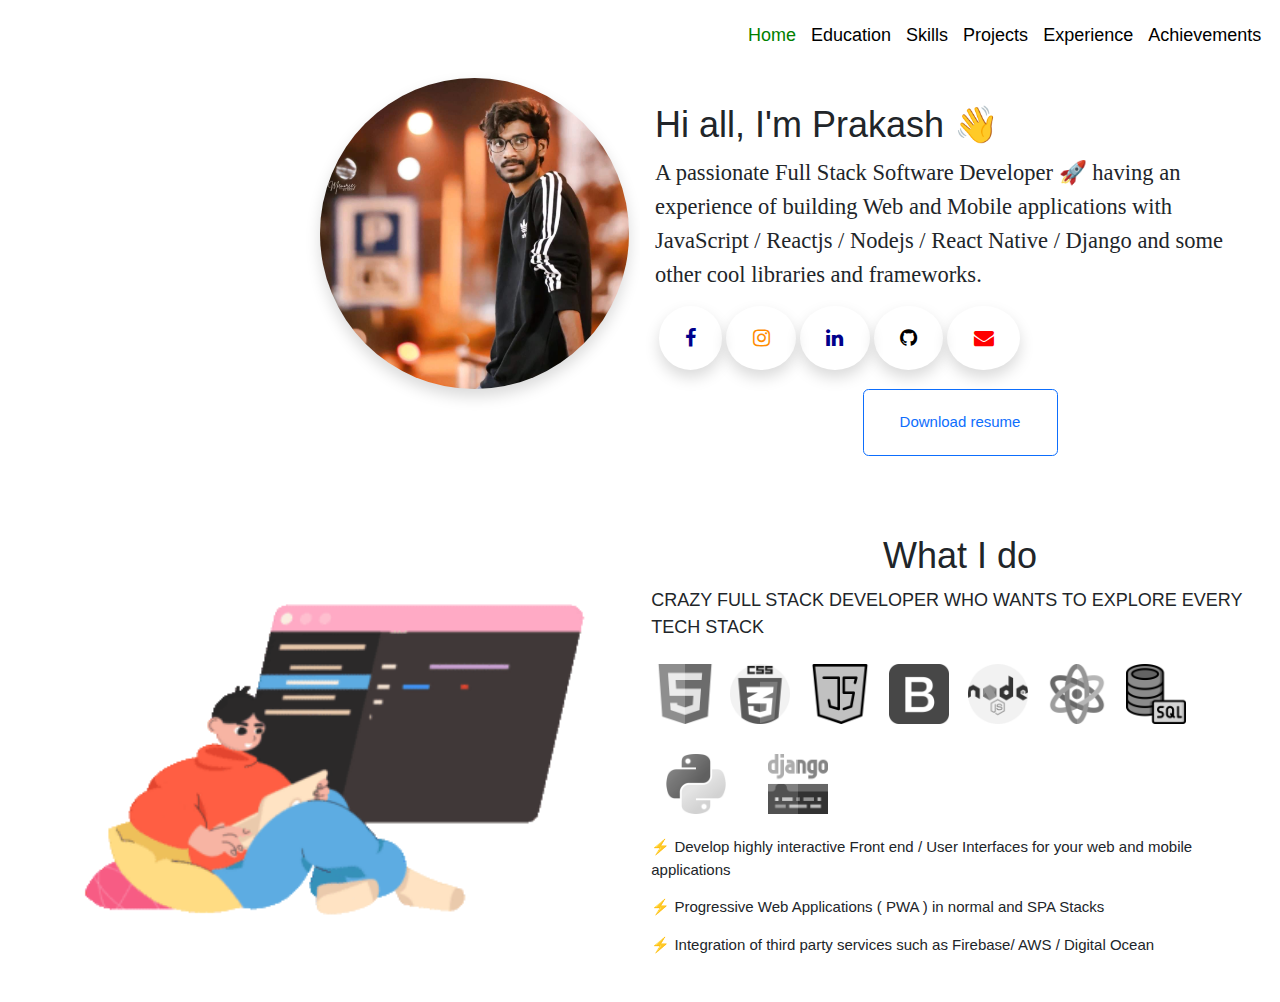
==== commit 7b5a7506: "add" ====
--- a/index.html
+++ b/index.html
@@ -17,10 +17,346 @@
 </head>
 <style>
   
-
+#name{
+    font-size: 1em;
+    font-family: sans-serif;
+    padding: 1em;
+}
+.navbar-item{
+    text-align: center;
+}
+.navbar-toggler{
+    margin: 5px 7px;
+    border-color: #fff;
+}
+.navbar-toggler-icon{
+    border-color: #fff;
+    background-color: #fff;
+}
+
+.icons{
+    width: 100%;
+    
+}
+.icons .rounded-circle{
+    border-width: 1em;
+}
+i{
+    width: 100%;    
+    
+}
+.fa-facebook{
+    color: darkblue;
+}
+.fa-instagram{
+    color: darkorange;
+}
+.fa-linkedin{
+    color: darkblue;
+}
+.fa-github{
+    color: black;
+}
+.fa-envelope{
+    color: red;
+}
+
+
+
+
+.nav-link{
+    font-family: 'Gill Sans', 'Gill Sans MT', Calibri, 'Trebuchet MS', sans-serif;
+    font-size: 1.2em;
+    color: black;
+    padding: 0.8em;
+}
+.nav-link:hover{
+     background-color: lightgray;
+}
+
+#ge{
+    color: green;
+}   
+.progress{
+  border-radius: 8px;
+}
+#handwriting{
+    font-family:'Brush Script MT', cursive;
+    font-size: 1.5em;
+}
+
+.wave {
+  animation-name: wave-animation;  
+  animation-duration: 2.5s;       
+  animation-iteration-count: infinite;  
+  transform-origin: 70% 70%;       
+  display: inline-block;
+}
+
+@keyframes wave-animation {
+    0% { transform: rotate( 0.0deg) }
+   10% { transform: rotate(14.0deg) }  
+   20% { transform: rotate(-8.0deg) }
+   30% { transform: rotate(14.0deg) }
+   40% { transform: rotate(-4.0deg) }
+   50% { transform: rotate(10.0deg) }
+   60% { transform: rotate( 0.0deg) }  
+  100% { transform: rotate( 0.0deg) }
+}
+
+#work_hand_styles{
+  font-size: 1.2em;
+  font-family:'Franklin Gothic Medium', 'Arial Narrow', Arial, sans-serif
+}
+
+
+.images #html{
+  
+  -webkit-filter: grayscale(100%); /* Safari 6.0 - 9.0 */
+  filter: grayscale(100%);
+
+}
+
+.images #html:hover{
+    -webkit-filter: grayscale(0%);
+    filter: grayscale(0%);
+}
+
+.images #css{
+  
+  -webkit-filter: grayscale(100%); /* Safari 6.0 - 9.0 */
+  filter: grayscale(100%);
+
+}
+
+.images #css:hover{
+    -webkit-filter: grayscale(0%);
+    filter: grayscale(0%);
+}
+.images #JavaScript{
+  
+  -webkit-filter: grayscale(100%); /* Safari 6.0 - 9.0 */
+  filter: grayscale(100%);
+
+}
+
+.images #JavaScript:hover{
+    -webkit-filter: grayscale(0%);
+    filter: grayscale(0%);
+}
+
+.images #bootstrap{
+  
+  -webkit-filter: grayscale(100%); /* Safari 6.0 - 9.0 */
+  filter: grayscale(100%);
+
+}
+
+.images #bootstrap:hover{
+    -webkit-filter: grayscale(0%);
+    filter: grayscale(0%);
+}
+
+.images #nodejs{
+  
+  -webkit-filter: grayscale(100%); /* Safari 6.0 - 9.0 */
+  filter: grayscale(100%);
+
+}
+
+.images #nodejs:hover{
+    -webkit-filter: grayscale(0%);
+    filter: grayscale(0%);
+}
+
+.images #react{
+  
+  -webkit-filter: grayscale(100%); /* Safari 6.0 - 9.0 */
+  filter: grayscale(100%);
+
+}
+
+.images #react:hover{
+    -webkit-filter: grayscale(0%);
+    filter: grayscale(0%);
+}
+
+.images #database{
+  
+  -webkit-filter: grayscale(100%); /* Safari 6.0 - 9.0 */
+  filter: grayscale(100%);
+
+}
+
+.images #database:hover{
+    -webkit-filter: grayscale(0%);
+    filter: grayscale(0%);
+}
+
+.images #python{
+  
+  -webkit-filter: grayscale(100%); /* Safari 6.0 - 9.0 */
+  filter: grayscale(100%);
+
+}
+
+.images #python:hover{
+    -webkit-filter: grayscale(0%);
+    filter: grayscale(0%);
+}
+.images #django{
+  
+  -webkit-filter: grayscale(100%); /* Safari 6.0 - 9.0 */
+  filter: grayscale(100%);
+
+}
+
+.images #django:hover{
+    -webkit-filter: grayscale(0%);
+    filter: grayscale(0%);
+}
+
+#lighting{
+  width: 1.5em;
+}
 </style>
 <body>
-<h1>hello prakash</h1>
+
+<!--navbar-->
+
+<nav class="navbar navbar-expand-sm">
+  <div class="container-fluid ">
+    <a class="navbar-brand" href="#"></a>
+    <span class="navbar-toggler" type="button" data-bs-toggle="collapse" aria-expanded="false" data-bs-target="#collapsibleNavbar">
+      <span class="navbar-toggler-icon"></span>
+    </span>
+    <div class="collapse navbar-collapse justify-content-end" id="collapsibleNavbar">
+
+      <ul class="navbar-nav">
+        <li class="navbar-item">
+          <a  class="nav-link" id="ge" href="#page1">Home</a>
+        </li>
+
+        <li class="navbar-item">
+          <a href="#page2" class="nav-link">Education</a>
+        </li>
+
+        <li class="navbar-item">
+          <a href="#page3" class="nav-link">Skills</a>
+        </li>
+
+        <li class="navbar-item">
+          <a href="#page4" class="nav-link">Projects</a>
+        </li>
+
+        <li class="navbar-item">
+          <a href="#page5" class="nav-link">Experience</a>
+        </li>
+
+        <li class="navbar-item">
+          <a href="#page6" class="nav-link">Achievements</a>
+        </li>
+
+      </ul>
+    </div>
+  </div>
+</nav> 
+
+
+
+
+<!--home-->
+<section id="page1">
+    <div class="mt-2">
+     <div class="container-fluid mt-1 ">
+      <div class="row">
+        <div class=" col-sm-6 col-md-6 col-xl-6 col-lg-6 ">
+            <img src="/images/profile.jpeg" class="rounded-circle shadow bg-white float-end  w3-animate-left" id="imgs" alt="profile" width="50%" height="100%">
+        </div>
+        
+        <div class="col-sm-6 col-md-6 col-xl-6 col-lg-6 bg-white w3-animate-right" id="name">
+
+          <h1>Hi all, I'm Prakash <span class="wave">👋</span></h1>
+           <p id="handwriting">A passionate Full Stack Software Developer 🚀 having an experience of building Web and Mobile applications with JavaScript / Reactjs / Nodejs / React Native / Django and some other cool libraries and frameworks.</p>
+            <div class="m-1">
+              <div class="icons">
+                <button class="btn shadow rounded-circle" id="icon" data-bs-toggle="tooltip" data-bs-placement="bottom" title="facebook"><a href="https://www.facebook.com/lovely.cintu.98"><i class="fa fa-lg fa-sm fa-lg fa-facebook"></i></a></button>
+                <button class="btn shadow rounded-circle"  data-bs-toggle="tooltip" data-bs-placement="top" title="instagram" ><a href="https://www.instagram.com/mr__prakash_9/"><i class="fa fa-lg fa-lg fa-lg fa-instagram"></i></a></button>
+                <button class="btn shadow rounded-circle"  data-bs-toggle="tooltip" data-bs-placement="bottom" title="linkedin"><a href="https://www.linkedin.com/in/surya-prakash-48967b226/"><i class="fa fa-lg fa-lg fa-lg fa-linkedin"></i></a></button>
+                <button class="btn shadow rounded-circle"  data-bs-toggle="tooltip" data-bs-placement="top" title="github"><a href="https://prakashb-ai.github.io/"><i class="fa fa-lg fa-lg fa-lg fa-github"></i></a></button>     
+                <button class="btn shadow rounded-circle"  data-bs-toggle="tooltip" data-bs-placement="bottom" title="gmail"><i class="fa fa-lg fa-lg fa-lg fa-envelope" aria-hidden="true"></i></button>        
+              
+              </div>
+                
+            </div>
+            
+          </div>
+          
+        </div>
+      </div>
+     </div>
+     </section>
+
+   <!--resume-->
+     <section id="resume">
+      <div class="container-fluid">
+        <div class="row">
+          <div class="col-sm-6 col-md-6 col-lg-6 col-xl-6 ">
+          </div>
+
+          <div class="col-sm-6 col-md-6 col-lg-6 col-xl-6">
+           <center> <button class="btn btn-outline-primary w3-animate-zoom  p-1 " style=" text-align: center; width: 13em; height: 4.5em;" onclick="window.open('Bsuryaprakash_Resume.pdf')">
+            Download resume
+            </button></center>
+          </div>
+        </div>
+      </div>
+     </section>
+
+     <!--what i do work-->
+    <br>
+     <section id="page5">
+      <div class="mt-5">
+          <div class="container-fluid">
+            <div class="row">
+              <div class="col-sm-6 col-md-6 col-lg-6 col-xl-6">
+                <img src="/images/working_laptop1.gif" class="w3-animate-left center"  alt="laptop image" style="width: 100%; height: 100%;">
+              </div>
+
+              <div class="col-sm-6 col-md-6 col-lg-6 col-xl-6">
+                <h1 style="text-align: center;">What I do</h1>
+                <p id="work_hand_styles">CRAZY FULL STACK DEVELOPER WHO WANTS TO EXPLORE EVERY TECH STACK</p>
+                <div class="images">
+                <img src="images/html.png" id="html" class="m-1 mx-1 "style="width: 4; height: 4em;"></img>
+                <img src="images/css.png" id="css" class="m-2 mx-2" style="width: 4em; height: 4em;"></img>
+                <img src="images/java-script.png" id="JavaScript" class="m-2 mx-2" style="width:4em; height: 4em;"></img>
+                <img src="images/bootstrap.png" id="bootstrap" class="m-1 mx-2" style="width:4em; height: 4em;"></img>
+                <img src="images/nodejs.png" id="nodejs" class="m-1 mx-2" style="width:4em; height: 4em;"></img>
+                <img src="images/react.png" id="react" class="m-1 mx-2" style="width:4em; height: 4em;"></img>
+                <img src="images/database.png" id="database" class="m-1 mx-2" style="width:4em; height: 4em;"></img>
+                <img src="images/python.png" id="python" class="m-1 mx-3" style="width:4em; height: 4em;"></img>
+                <img src="images/django.png" id="django"class="m-4" style="width:4em; height: 4em;"></img>
+
+                <p><span id="lighting">⚡</span>  Develop highly interactive Front end / User Interfaces for your web and mobile applications</p>
+                <p><span id="lighting">⚡</span> Progressive Web Applications ( PWA ) in normal and SPA Stacks</p>
+                <p><span id="lighting">⚡</span> Integration of third party services such as Firebase/ AWS / Digital Ocean</p>
+              </div>
+            </div>
+          </div>
+            </div>
+          </div>
+        </div>
+     </section>
+
+    <!--skills-->
+    <div class="mt-3">
+      <div class="container-fluid">
+        <div class="row">
+          
+          </div>
+        </div>
+      </div>
+    </div>
 
 </body>
 
--- a/index.css
+++ b/index.css
@@ -0,0 +1,3 @@
+.container{
+    
+}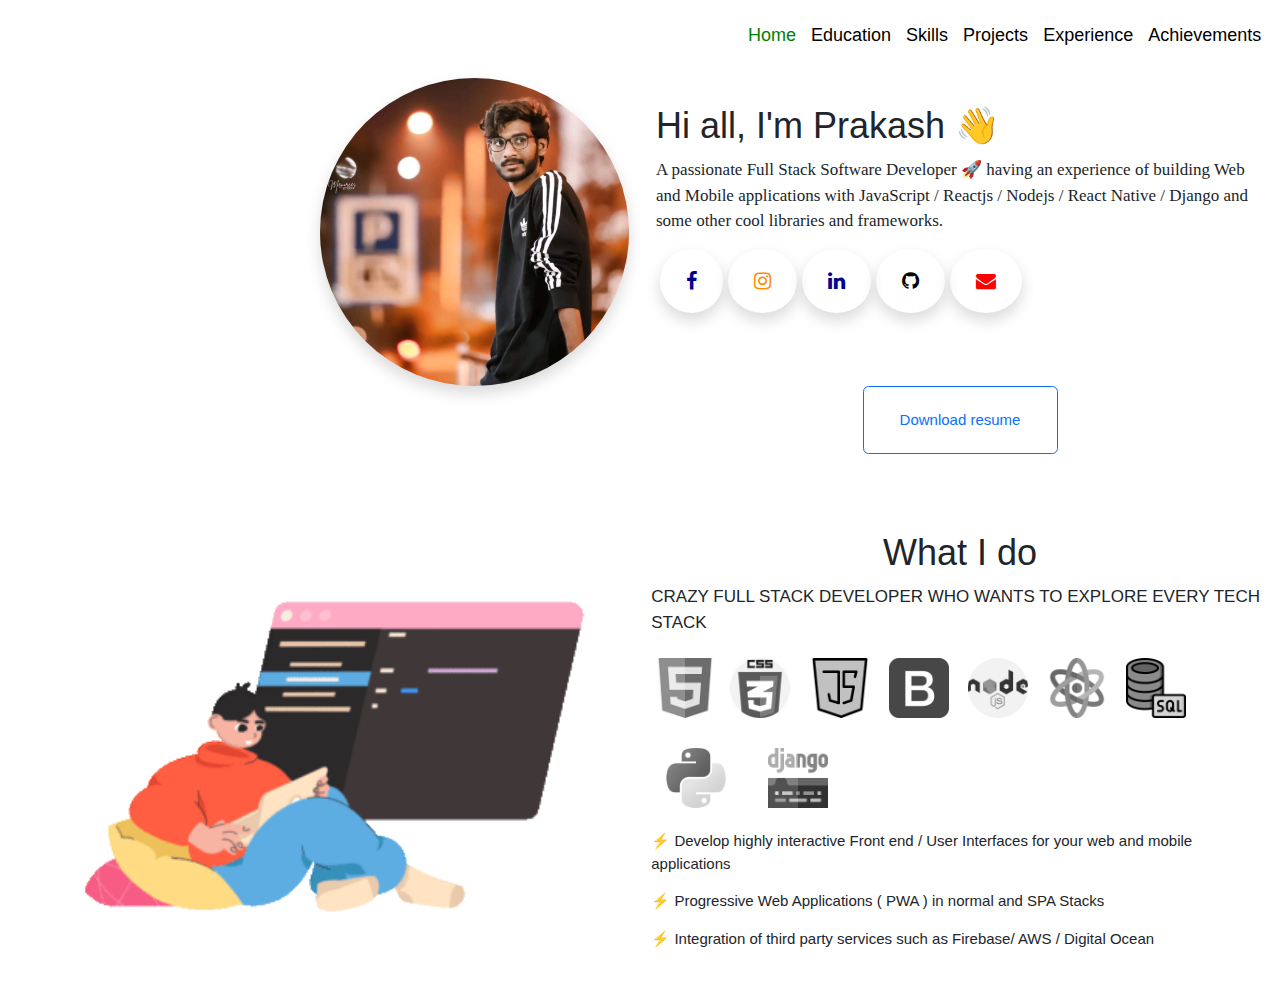
==== commit bc1ac13b: "Update index.html" ====
--- a/index.html
+++ b/index.html
@@ -18,7 +18,7 @@
 <style>
   
 #name{
-    font-size: 1em;
+    font-size: 16px;
     font-family: sans-serif;
     padding: 1em;
 }
@@ -82,7 +82,7 @@
 }
 #handwriting{
     font-family:'Brush Script MT', cursive;
-    font-size: 1.5em;
+    font-size: 17px;
 }
 
 .wave {
@@ -105,7 +105,7 @@
 }
 
 #work_hand_styles{
-  font-size: 1.2em;
+  font-size: 17px;
   font-family:'Franklin Gothic Medium', 'Arial Narrow', Arial, sans-serif
 }
 
